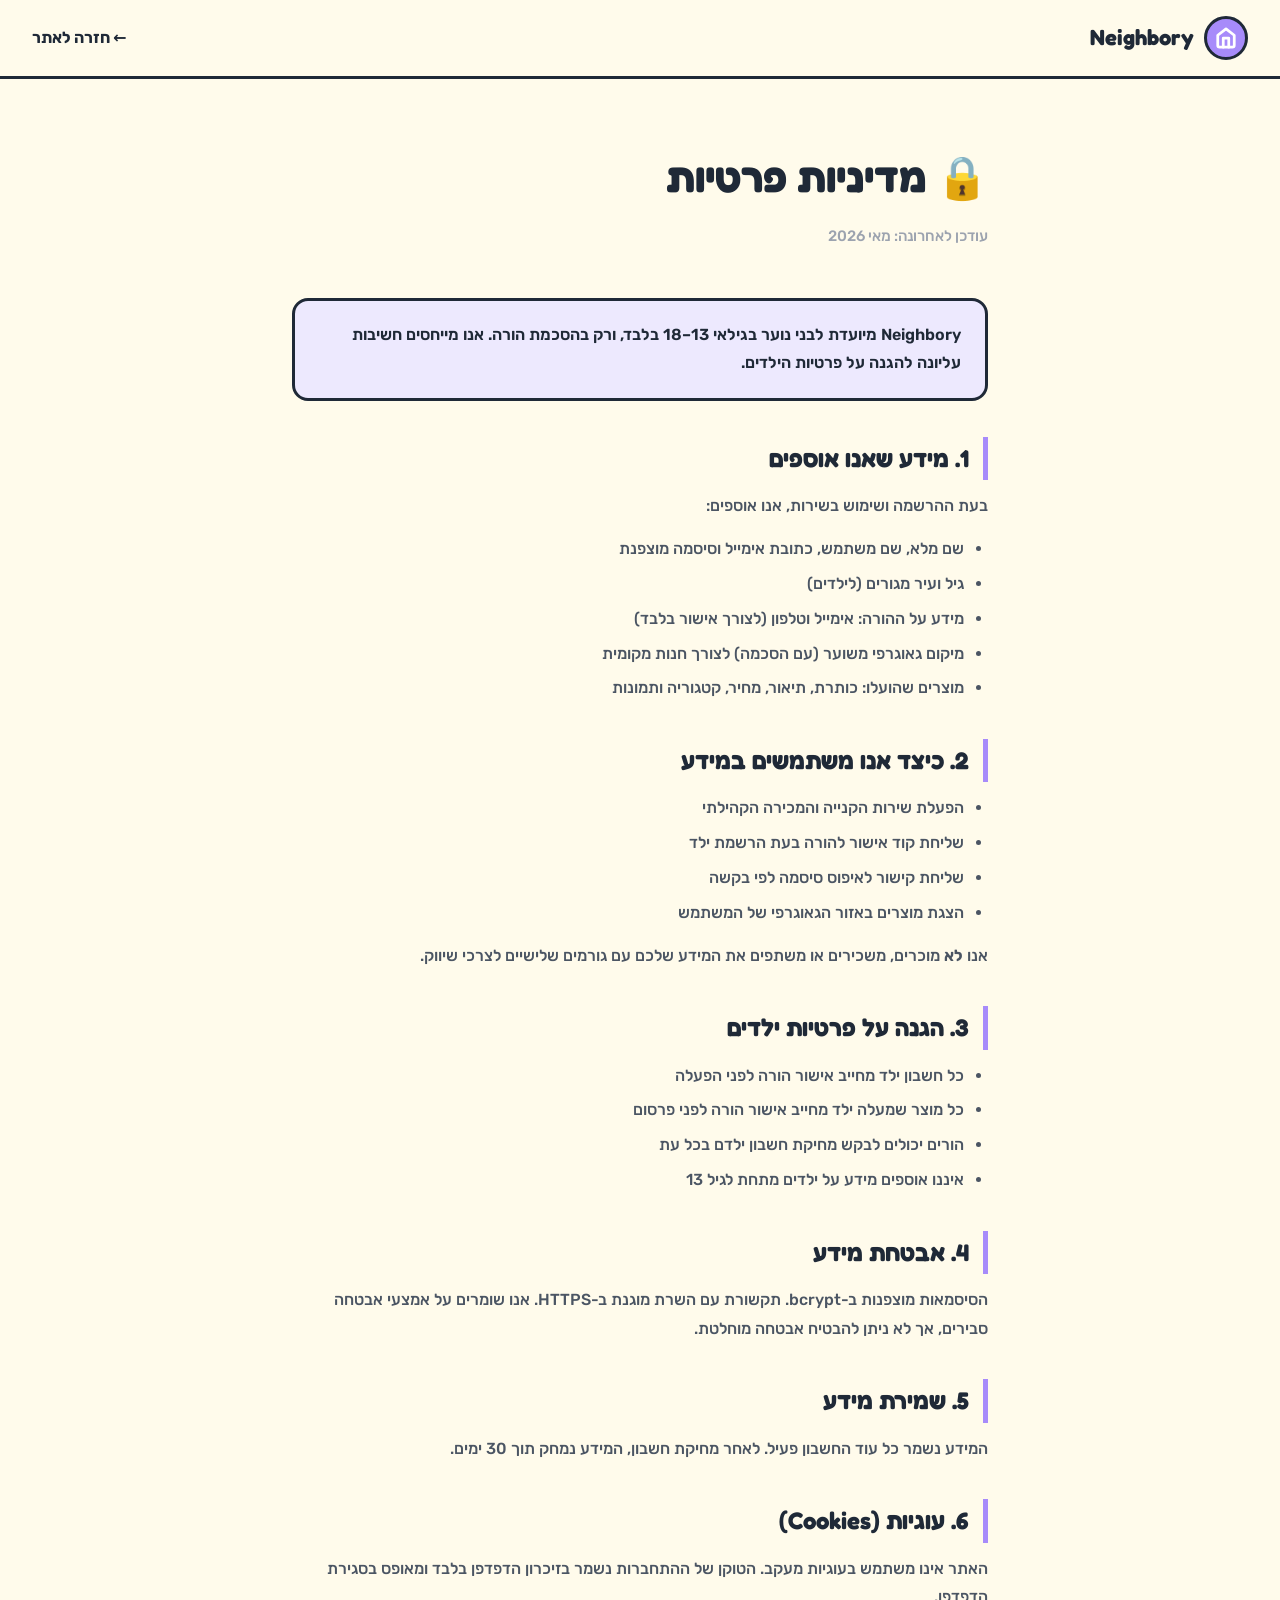
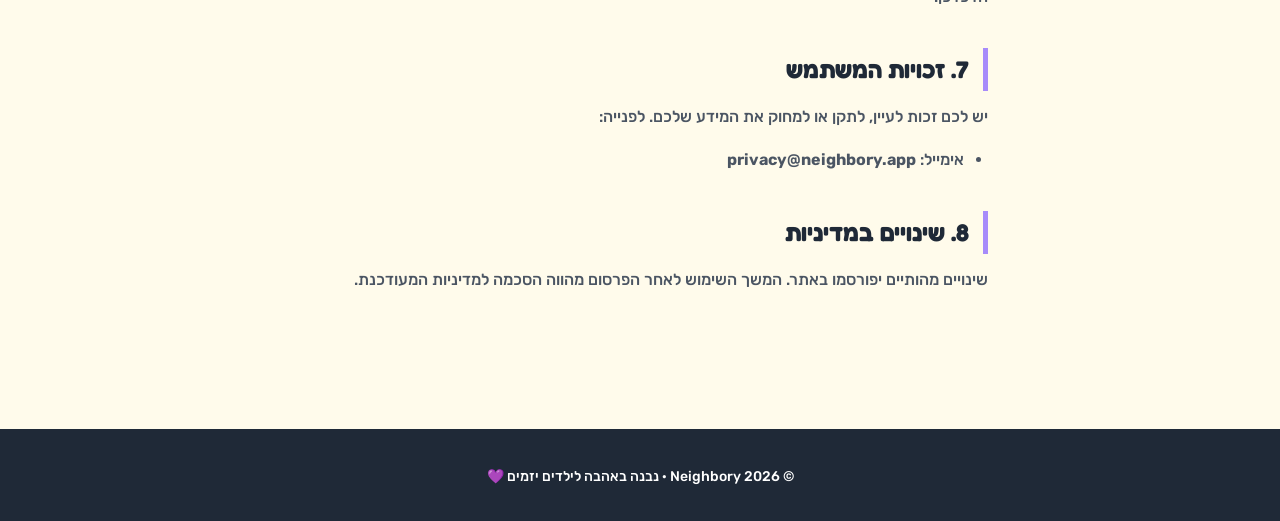
==== frontend/privacy.html @ 5b24dc4a "Add Privacy Policy and Terms of Service pages with footer links Co-Authored-By: Claude Sonnet 4.6 <n" ====
<!DOCTYPE html>
<html lang="he" dir="rtl">
<head>
<meta charset="UTF-8">
<meta name="viewport" content="width=device-width, initial-scale=1.0">
<title>מדיניות פרטיות · Neighbory</title>
<link rel="preconnect" href="https://fonts.googleapis.com">
<link rel="preconnect" href="https://fonts.gstatic.com" crossorigin>
<link href="https://fonts.googleapis.com/css2?family=Fredoka:wght@400;500;600;700&family=Rubik:wght@400;500;700;900&display=swap" rel="stylesheet">
<style>
:root {
    --purple:#A78BFA; --purple-dark:#7C3AED;
    --ink:#1F2937; --ink-soft:#4B5563; --ink-muted:#9CA3AF;
    --bg:#FFFBEB; --white:#FFFFFF;
    --font-display:'Fredoka',system-ui,sans-serif;
    --font-body:'Rubik',system-ui,sans-serif;
}
* { box-sizing: border-box; margin: 0; padding: 0; }
body { font-family: var(--font-body); color: var(--ink); background: var(--bg); line-height: 1.8; }
nav { display: flex; align-items: center; justify-content: space-between; padding: 16px 32px; background: rgba(255,251,235,.95); border-bottom: 3px solid var(--ink); position: sticky; top: 0; z-index: 10; }
.nav-logo { display: flex; align-items: center; gap: 10px; text-decoration: none; cursor: pointer; }
.logo-mark { width: 44px; height: 44px; background: var(--purple); border-radius: 50%; display: flex; align-items: center; justify-content: center; border: 3px solid var(--ink); }
.logo-text { font-family: var(--font-display); font-weight: 700; font-size: 22px; color: var(--ink); }
.container { max-width: 760px; margin: 0 auto; padding: 60px 32px; }
h1 { font-family: var(--font-display); font-size: 42px; font-weight: 700; margin-bottom: 8px; color: var(--ink); }
.subtitle { color: var(--ink-muted); font-size: 15px; margin-bottom: 48px; font-weight: 500; }
h2 { font-family: var(--font-display); font-size: 24px; font-weight: 700; margin: 36px 0 12px; color: var(--ink); padding-right: 14px; border-right: 5px solid var(--purple); }
p { color: var(--ink-soft); font-size: 16px; margin-bottom: 14px; font-weight: 500; }
ul { color: var(--ink-soft); font-size: 16px; padding-right: 24px; margin-bottom: 14px; font-weight: 500; }
ul li { margin-bottom: 6px; }
.highlight { background: #EDE9FE; border: 3px solid var(--ink); border-radius: 16px; padding: 20px 24px; margin: 24px 0; }
.highlight p { margin: 0; color: var(--ink); font-weight: 600; }
footer { text-align: center; padding: 32px; border-top: 3px solid var(--ink); background: var(--ink); color: white; font-size: 14px; font-weight: 500; margin-top: 60px; }
</style>
</head>
<body>
<nav>
    <a class="nav-logo" href="/">
        <div class="logo-mark">
            <svg viewBox="0 0 24 24" width="22" height="22" fill="none" stroke="white" stroke-width="3" stroke-linecap="round" stroke-linejoin="round">
                <path d="M3 9l9-7 9 7v11a2 2 0 0 1-2 2H5a2 2 0 0 1-2-2z"/>
                <polyline points="9 22 9 12 15 12 15 22"/>
            </svg>
        </div>
        <span class="logo-text">Neighbory</span>
    </a>
    <a href="/" style="font-family:var(--font-body);font-weight:700;color:var(--ink);text-decoration:none;">← חזרה לאתר</a>
</nav>

<div class="container">
    <h1>🔒 מדיניות פרטיות</h1>
    <p class="subtitle">עודכן לאחרונה: מאי 2026</p>

    <div class="highlight">
        <p>Neighbory מיועדת לבני נוער בגילאי 13–18 בלבד, ורק בהסכמת הורה. אנו מייחסים חשיבות עליונה להגנה על פרטיות הילדים.</p>
    </div>

    <h2>1. מידע שאנו אוספים</h2>
    <p>בעת ההרשמה ושימוש בשירות, אנו אוספים:</p>
    <ul>
        <li>שם מלא, שם משתמש, כתובת אימייל וסיסמה מוצפנת</li>
        <li>גיל ועיר מגורים (לילדים)</li>
        <li>מידע על ההורה: אימייל וטלפון (לצורך אישור בלבד)</li>
        <li>מיקום גאוגרפי משוער (עם הסכמה) לצורך חנות מקומית</li>
        <li>מוצרים שהועלו: כותרת, תיאור, מחיר, קטגוריה ותמונות</li>
    </ul>

    <h2>2. כיצד אנו משתמשים במידע</h2>
    <ul>
        <li>הפעלת שירות הקנייה והמכירה הקהילתי</li>
        <li>שליחת קוד אישור להורה בעת הרשמת ילד</li>
        <li>שליחת קישור לאיפוס סיסמה לפי בקשה</li>
        <li>הצגת מוצרים באזור הגאוגרפי של המשתמש</li>
    </ul>
    <p>אנו <strong>לא</strong> מוכרים, משכירים או משתפים את המידע שלכם עם גורמים שלישיים לצרכי שיווק.</p>

    <h2>3. הגנה על פרטיות ילדים</h2>
    <ul>
        <li>כל חשבון ילד מחייב אישור הורה לפני הפעלה</li>
        <li>כל מוצר שמעלה ילד מחייב אישור הורה לפני פרסום</li>
        <li>הורים יכולים לבקש מחיקת חשבון ילדם בכל עת</li>
        <li>איננו אוספים מידע על ילדים מתחת לגיל 13</li>
    </ul>

    <h2>4. אבטחת מידע</h2>
    <p>הסיסמאות מוצפנות ב-bcrypt. תקשורת עם השרת מוגנת ב-HTTPS. אנו שומרים על אמצעי אבטחה סבירים, אך לא ניתן להבטיח אבטחה מוחלטת.</p>

    <h2>5. שמירת מידע</h2>
    <p>המידע נשמר כל עוד החשבון פעיל. לאחר מחיקת חשבון, המידע נמחק תוך 30 ימים.</p>

    <h2>6. עוגיות (Cookies)</h2>
    <p>האתר אינו משתמש בעוגיות מעקב. הטוקן של ההתחברות נשמר בזיכרון הדפדפן בלבד ומאופס בסגירת הדפדפן.</p>

    <h2>7. זכויות המשתמש</h2>
    <p>יש לכם זכות לעיין, לתקן או למחוק את המידע שלכם. לפנייה:</p>
    <ul>
        <li>אימייל: <strong>privacy@neighbory.app</strong></li>
    </ul>

    <h2>8. שינויים במדיניות</h2>
    <p>שינויים מהותיים יפורסמו באתר. המשך השימוש לאחר הפרסום מהווה הסכמה למדיניות המעודכנת.</p>
</div>

<footer>© 2026 Neighbory · נבנה באהבה לילדים יזמים 💜</footer>
</body>
</html>
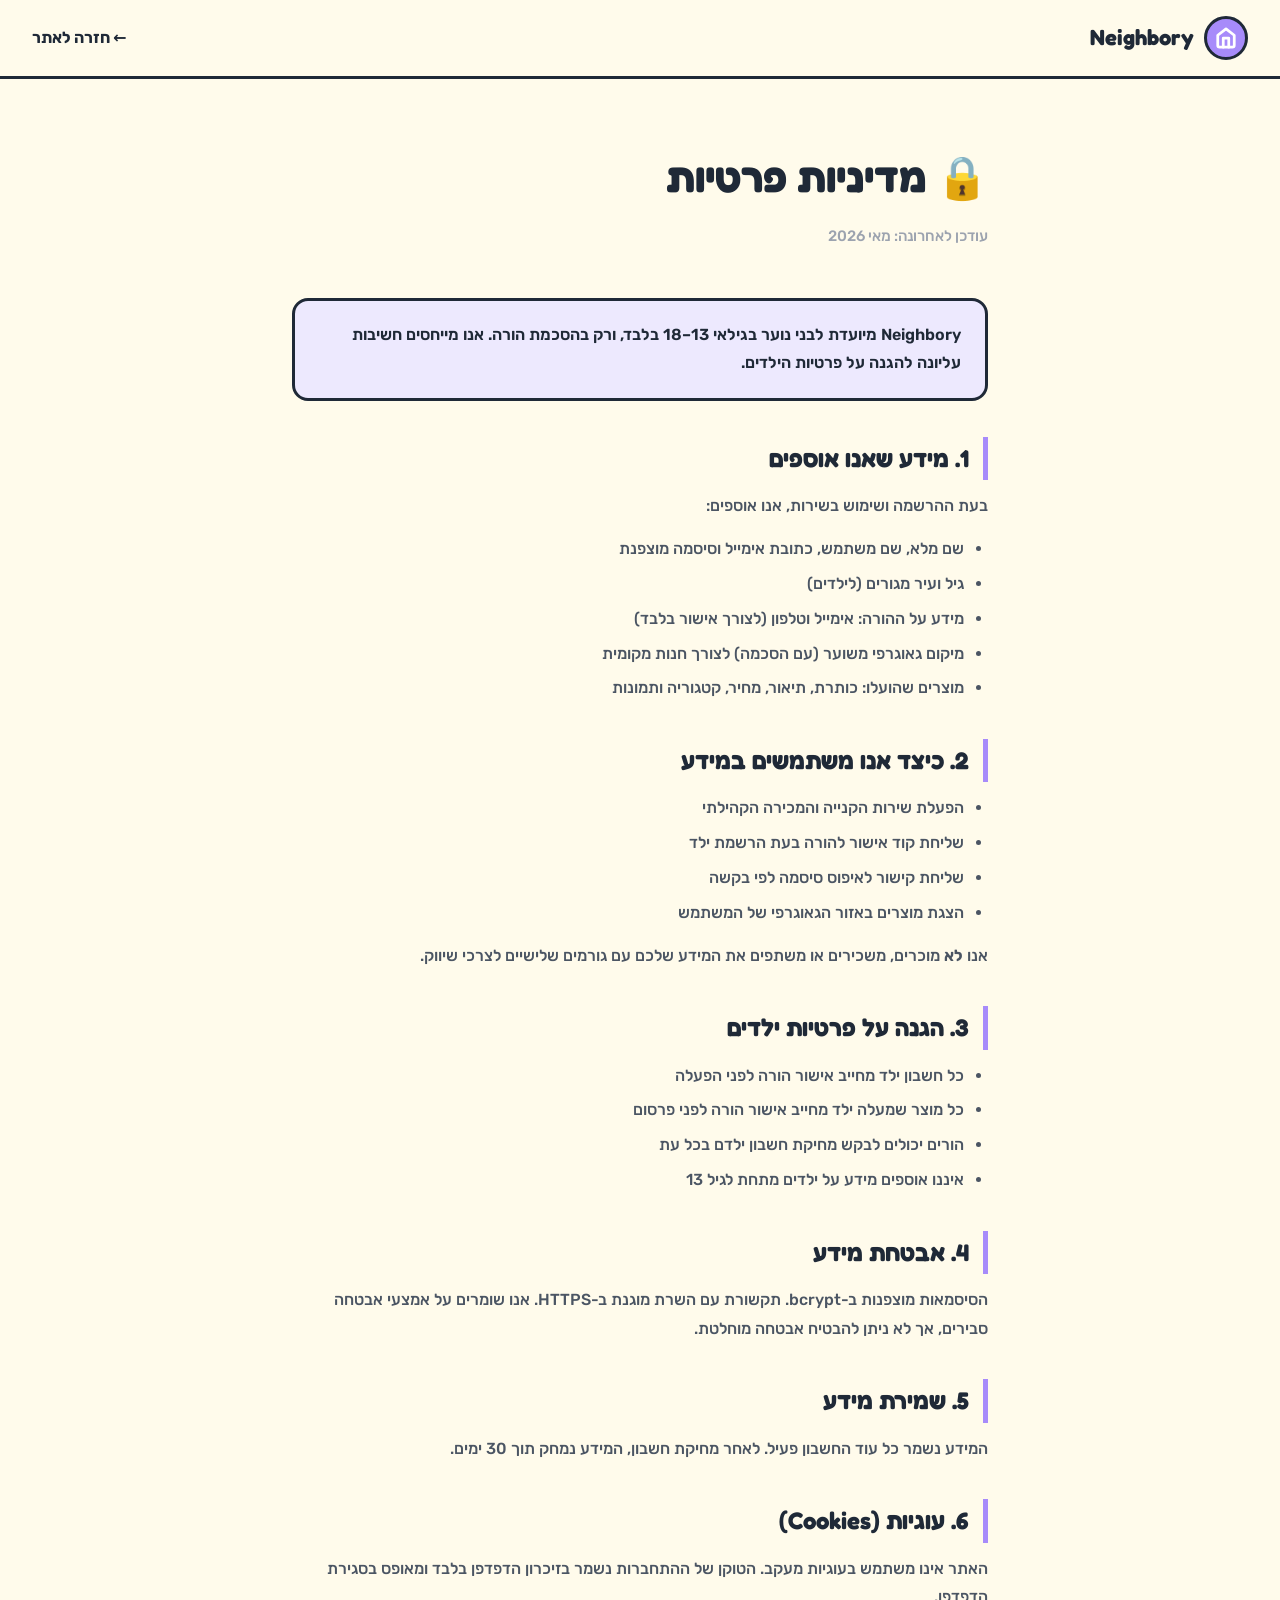
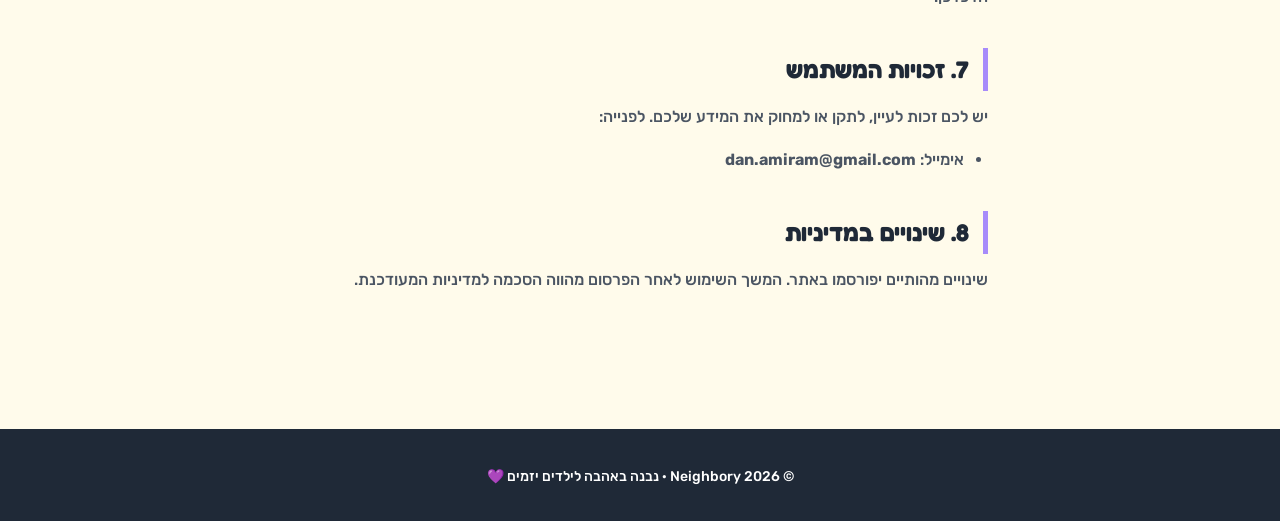
==== commit 08caa702: "Update contact emails to dan.amiram@gmail.com Co-Authored-By: Claude Sonnet 4.6 <noreply@anthropic.c" ====
--- a/frontend/privacy.html
+++ b/frontend/privacy.html
@@ -94,7 +94,7 @@
     <h2>7. זכויות המשתמש</h2>
     <p>יש לכם זכות לעיין, לתקן או למחוק את המידע שלכם. לפנייה:</p>
     <ul>
-        <li>אימייל: <strong>privacy@neighbory.app</strong></li>
+        <li>אימייל: <strong>dan.amiram@gmail.com</strong></li>
     </ul>
 
     <h2>8. שינויים במדיניות</h2>
